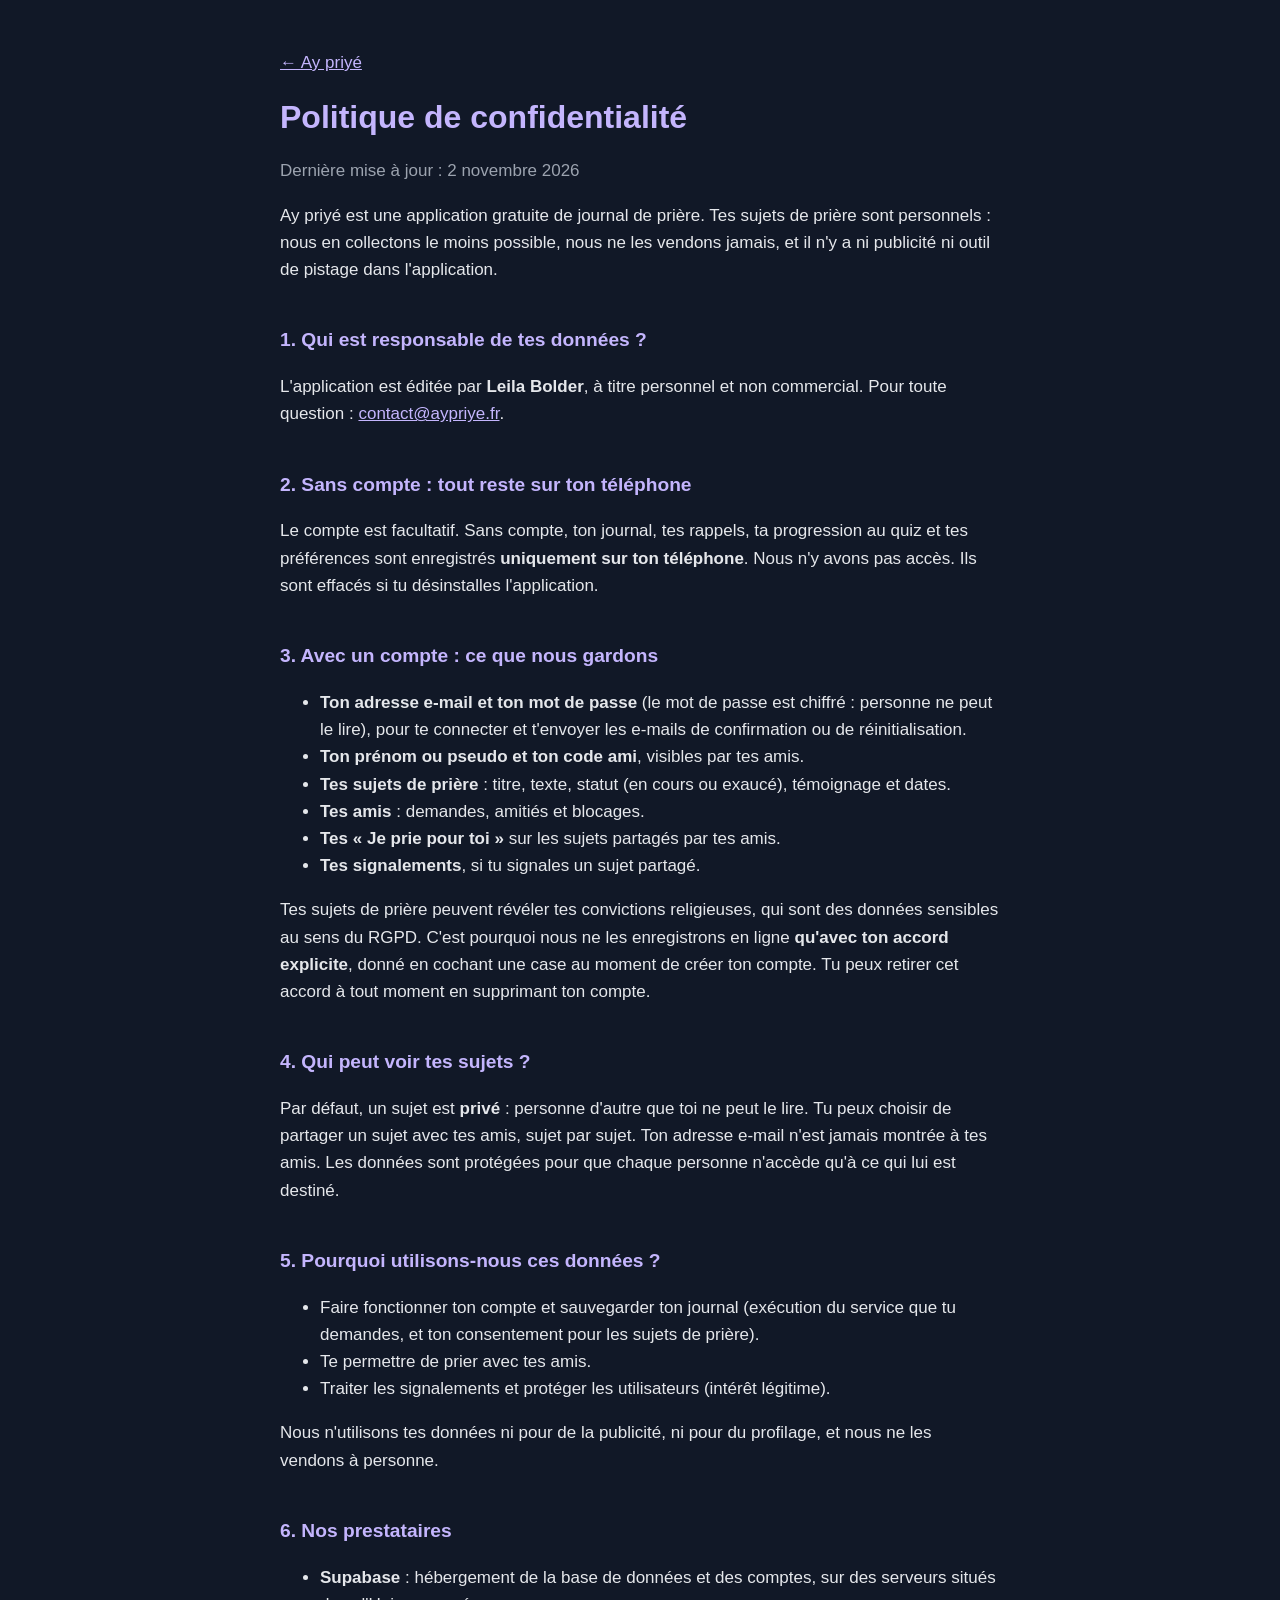
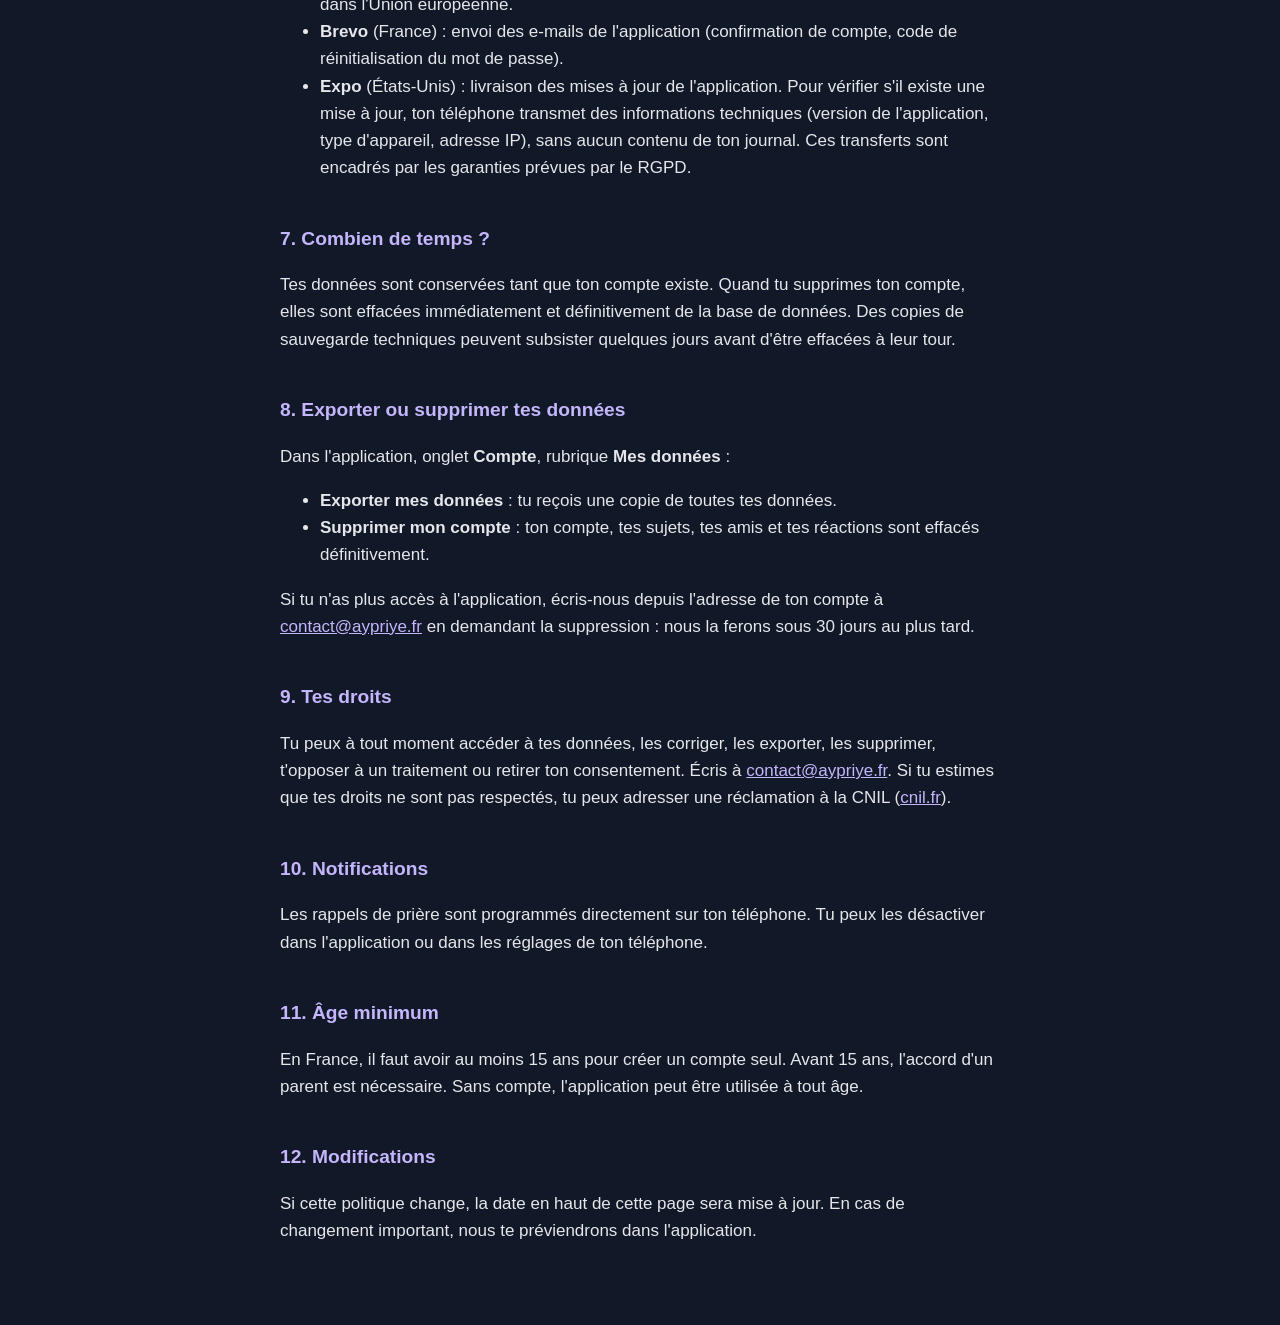
==== index.html @ be37ba9d "Add files via upload" ====
<!doctype html>
<html lang="fr">
<head>
  <meta charset="utf-8">
  <meta name="viewport" content="width=device-width, initial-scale=1">
  <title>Politique de confidentialité – Ay priyé</title>
  <meta name="description" content="Quelles données l'application Ay priyé garde, pourquoi, et comment les exporter ou les supprimer.">
  <link rel="stylesheet" href="../style.css">
</head>
<body>
  <main>
    <p class="back"><a href="../">← Ay priyé</a></p>
    <h1>Politique de confidentialité</h1>
    <p class="muted">Dernière mise à jour : 2 novembre 2026</p>

    <p>Ay priyé est une application gratuite de journal de prière. Tes sujets de prière sont
      personnels : nous en collectons le moins possible, nous ne les vendons jamais, et il n'y a
      ni publicité ni outil de pistage dans l'application.</p>

    <h2>1. Qui est responsable de tes données ?</h2>
    <p>L'application est éditée par <strong>Leila Bolder</strong>, à titre personnel et non
      commercial. Pour toute question : <a href="mailto:contact@aypriye.fr">contact@aypriye.fr</a>.</p>

    <h2>2. Sans compte : tout reste sur ton téléphone</h2>
    <p>Le compte est facultatif. Sans compte, ton journal, tes rappels, ta progression au quiz et
      tes préférences sont enregistrés <strong>uniquement sur ton téléphone</strong>. Nous n'y avons
      pas accès. Ils sont effacés si tu désinstalles l'application.</p>

    <h2>3. Avec un compte : ce que nous gardons</h2>
    <ul>
      <li><strong>Ton adresse e-mail et ton mot de passe</strong> (le mot de passe est chiffré : personne
        ne peut le lire), pour te connecter et t'envoyer les e-mails de confirmation ou de
        réinitialisation.</li>
      <li><strong>Ton prénom ou pseudo et ton code ami</strong>, visibles par tes amis.</li>
      <li><strong>Tes sujets de prière</strong> : titre, texte, statut (en cours ou exaucé), témoignage
        et dates.</li>
      <li><strong>Tes amis</strong> : demandes, amitiés et blocages.</li>
      <li><strong>Tes « Je prie pour toi »</strong> sur les sujets partagés par tes amis.</li>
      <li><strong>Tes signalements</strong>, si tu signales un sujet partagé.</li>
    </ul>
    <p>Tes sujets de prière peuvent révéler tes convictions religieuses, qui sont des données
      sensibles au sens du RGPD. C'est pourquoi nous ne les enregistrons en ligne
      <strong>qu'avec ton accord explicite</strong>, donné en cochant une case au moment de créer ton
      compte. Tu peux retirer cet accord à tout moment en supprimant ton compte.</p>

    <h2>4. Qui peut voir tes sujets ?</h2>
    <p>Par défaut, un sujet est <strong>privé</strong> : personne d'autre que toi ne peut le lire. Tu peux
      choisir de partager un sujet avec tes amis, sujet par sujet. Ton adresse e-mail n'est jamais
      montrée à tes amis. Les données sont protégées pour que chaque personne n'accède qu'à ce qui
      lui est destiné.</p>

    <h2>5. Pourquoi utilisons-nous ces données ?</h2>
    <ul>
      <li>Faire fonctionner ton compte et sauvegarder ton journal (exécution du service que tu
        demandes, et ton consentement pour les sujets de prière).</li>
      <li>Te permettre de prier avec tes amis.</li>
      <li>Traiter les signalements et protéger les utilisateurs (intérêt légitime).</li>
    </ul>
    <p>Nous n'utilisons tes données ni pour de la publicité, ni pour du profilage, et nous ne les
      vendons à personne.</p>

    <h2>6. Nos prestataires</h2>
    <ul>
      <li><strong>Supabase</strong> : hébergement de la base de données et des comptes, sur des
        serveurs situés dans l'Union européenne.</li>
      <li><strong>Brevo</strong> (France) : envoi des e-mails de l'application (confirmation de
        compte, code de réinitialisation du mot de passe).</li>
      <li><strong>Expo</strong> (États-Unis) : livraison des mises à jour de l'application. Pour
        vérifier s'il existe une mise à jour, ton téléphone transmet des informations techniques
        (version de l'application, type d'appareil, adresse IP), sans aucun contenu de ton journal.
        Ces transferts sont encadrés par les garanties prévues par le RGPD.</li>
    </ul>

    <h2>7. Combien de temps ?</h2>
    <p>Tes données sont conservées tant que ton compte existe. Quand tu supprimes ton compte, elles
      sont effacées immédiatement et définitivement de la base de données. Des copies de sauvegarde
      techniques peuvent subsister quelques jours avant d'être effacées à leur tour.</p>

    <h2 id="suppression">8. Exporter ou supprimer tes données</h2>
    <p>Dans l'application, onglet <strong>Compte</strong>, rubrique <strong>Mes données</strong> :</p>
    <ul>
      <li><strong>Exporter mes données</strong> : tu reçois une copie de toutes tes données.</li>
      <li><strong>Supprimer mon compte</strong> : ton compte, tes sujets, tes amis et tes réactions
        sont effacés définitivement.</li>
    </ul>
    <p>Si tu n'as plus accès à l'application, écris-nous depuis l'adresse de ton compte à
      <a href="mailto:contact@aypriye.fr?subject=Suppression%20de%20mon%20compte">contact@aypriye.fr</a>
      en demandant la suppression : nous la ferons sous 30 jours au plus tard.</p>

    <h2>9. Tes droits</h2>
    <p>Tu peux à tout moment accéder à tes données, les corriger, les exporter, les supprimer,
      t'opposer à un traitement ou retirer ton consentement. Écris à
      <a href="mailto:contact@aypriye.fr">contact@aypriye.fr</a>. Si tu estimes que tes droits ne
      sont pas respectés, tu peux adresser une réclamation à la CNIL
      (<a href="https://www.cnil.fr">cnil.fr</a>).</p>

    <h2>10. Notifications</h2>
    <p>Les rappels de prière sont programmés directement sur ton téléphone. Tu peux les désactiver
      dans l'application ou dans les réglages de ton téléphone.</p>

    <h2>11. Âge minimum</h2>
    <p>En France, il faut avoir au moins 15 ans pour créer un compte seul. Avant 15 ans, l'accord
      d'un parent est nécessaire. Sans compte, l'application peut être utilisée à tout âge.</p>

    <h2>12. Modifications</h2>
    <p>Si cette politique change, la date en haut de cette page sera mise à jour. En cas de
      changement important, nous te préviendrons dans l'application.</p>
  </main>
</body>
</html>
---- style.css ----
/* Mêmes couleurs que l'application (thème Nuit violet). */
:root {
  --background: #111827;
  --card: #1F2937;
  --text: #E5E7EB;
  --muted: #9CA3AF;
  --accent: #C4B5FD;
}

body {
  margin: 0;
  background: var(--background);
  color: var(--text);
  font-family: -apple-system, BlinkMacSystemFont, "Segoe UI", Roboto, sans-serif;
  font-size: 17px;
  line-height: 1.6;
}

main {
  max-width: 720px;
  margin: 0 auto;
  padding: 32px 16px 64px;
}

h1 {
  color: var(--accent);
  font-size: 2rem;
  line-height: 1.2;
}

h2 {
  color: var(--accent);
  font-size: 1.2rem;
  margin-top: 2.2em;
}

a {
  color: var(--accent);
}

.muted,
.back {
  color: var(--muted);
}

.home {
  text-align: center;
  padding-top: 18vh;
}

.home h1 {
  font-size: 3rem;
  margin-bottom: 0;
}

.lead {
  font-size: 1.3rem;
  margin-top: 4px;
}

nav {
  display: flex;
  justify-content: center;
  flex-wrap: wrap;
  gap: 24px;
  margin-top: 40px;
}
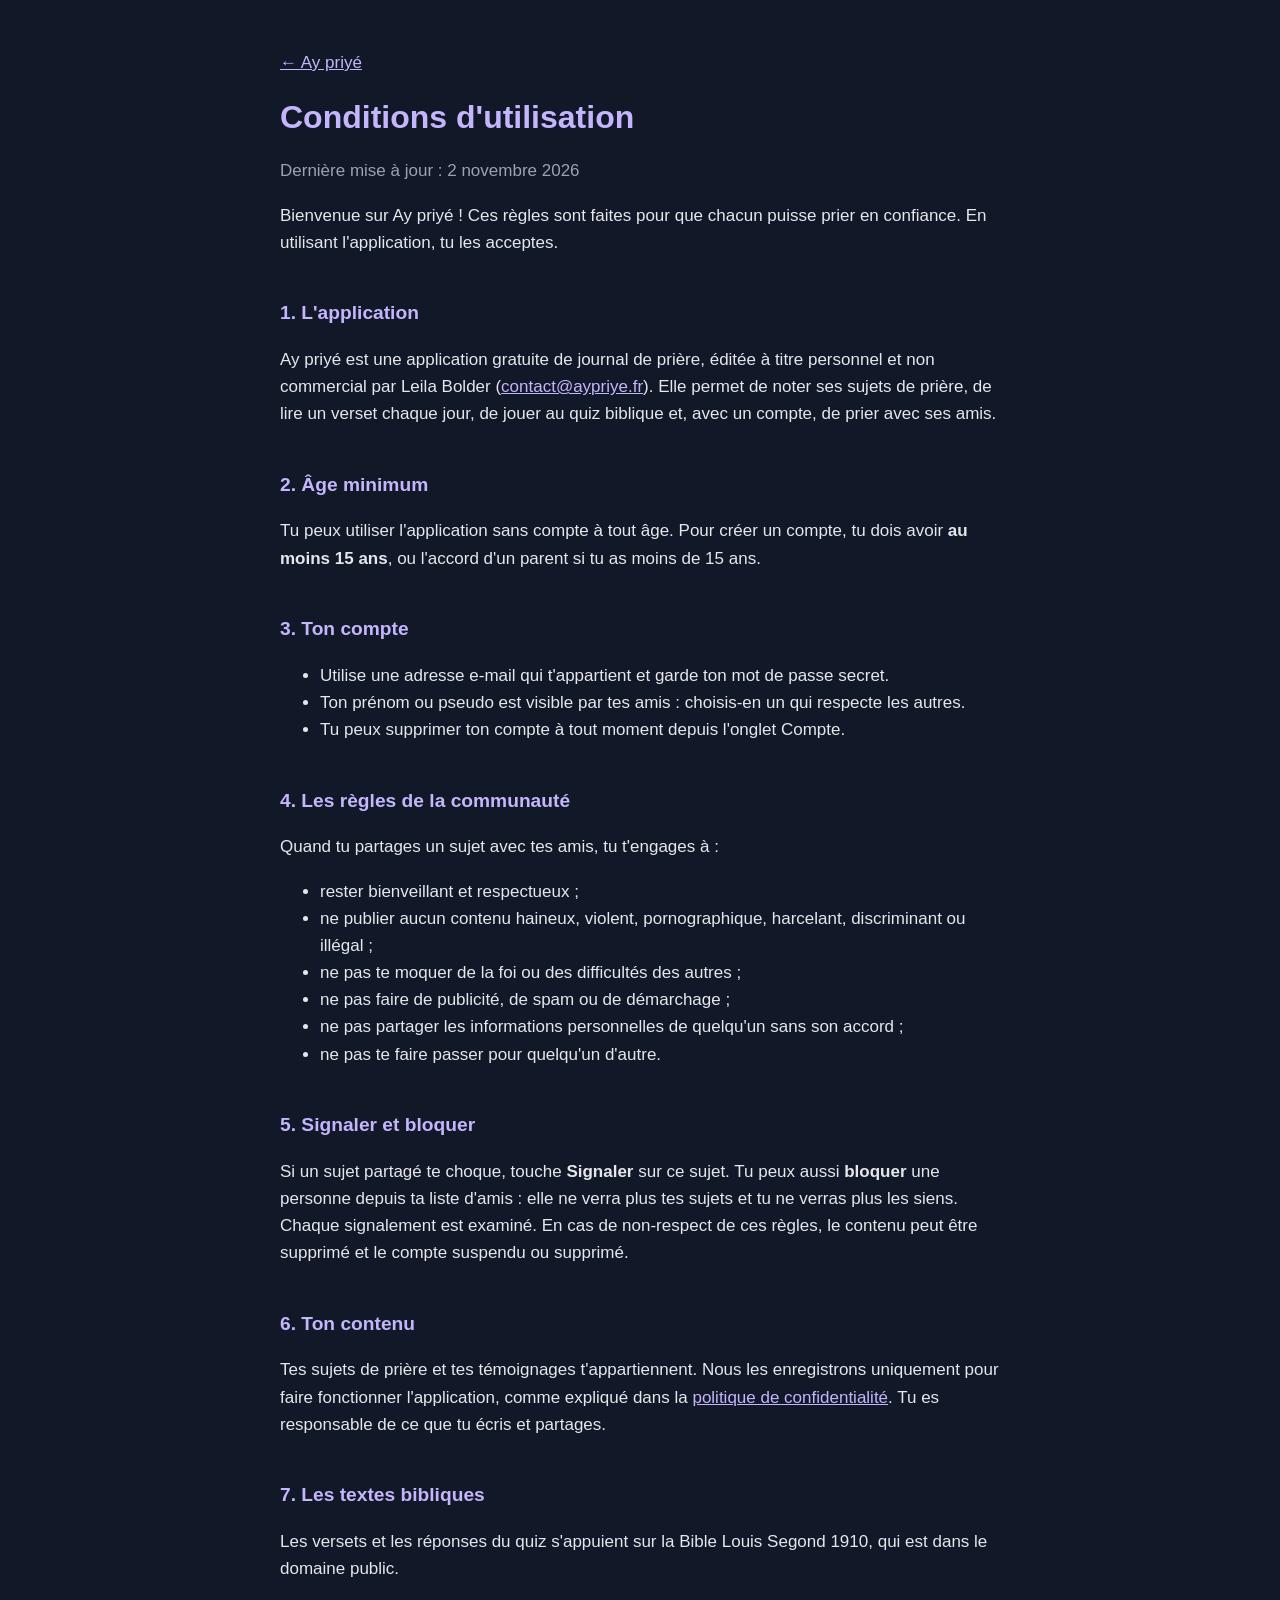
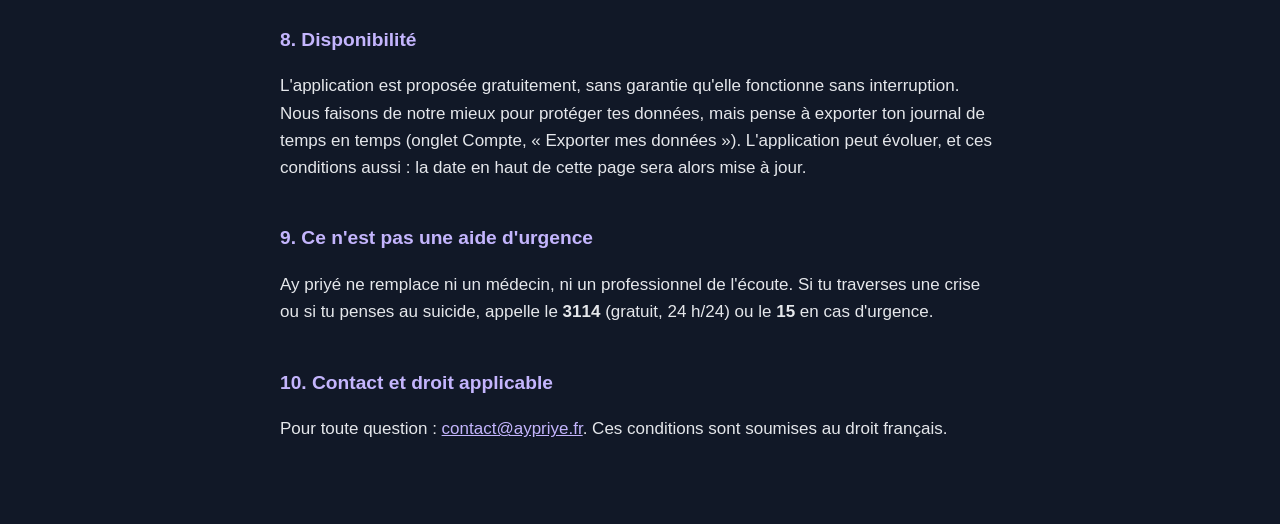
==== commit 7608e151: "Add files via upload" ====
--- a/index.html
+++ b/index.html
@@ -3,108 +3,78 @@
 <head>
   <meta charset="utf-8">
   <meta name="viewport" content="width=device-width, initial-scale=1">
-  <title>Politique de confidentialité – Ay priyé</title>
-  <meta name="description" content="Quelles données l'application Ay priyé garde, pourquoi, et comment les exporter ou les supprimer.">
+  <title>Conditions d'utilisation – Ay priyé</title>
+  <meta name="description" content="Les règles d'utilisation de l'application Ay priyé.">
   <link rel="stylesheet" href="../style.css">
 </head>
 <body>
   <main>
     <p class="back"><a href="../">← Ay priyé</a></p>
-    <h1>Politique de confidentialité</h1>
+    <h1>Conditions d'utilisation</h1>
     <p class="muted">Dernière mise à jour : 2 novembre 2026</p>
 
-    <p>Ay priyé est une application gratuite de journal de prière. Tes sujets de prière sont
-      personnels : nous en collectons le moins possible, nous ne les vendons jamais, et il n'y a
-      ni publicité ni outil de pistage dans l'application.</p>
+    <p>Bienvenue sur Ay priyé ! Ces règles sont faites pour que chacun puisse prier en confiance.
+      En utilisant l'application, tu les acceptes.</p>
 
-    <h2>1. Qui est responsable de tes données ?</h2>
-    <p>L'application est éditée par <strong>Leila Bolder</strong>, à titre personnel et non
-      commercial. Pour toute question : <a href="mailto:contact@aypriye.fr">contact@aypriye.fr</a>.</p>
+    <h2>1. L'application</h2>
+    <p>Ay priyé est une application gratuite de journal de prière, éditée à titre personnel et
+      non commercial par Leila Bolder (<a href="mailto:contact@aypriye.fr">contact@aypriye.fr</a>).
+      Elle permet de noter ses sujets de prière, de lire un verset chaque jour, de jouer au quiz
+      biblique et, avec un compte, de prier avec ses amis.</p>
 
-    <h2>2. Sans compte : tout reste sur ton téléphone</h2>
-    <p>Le compte est facultatif. Sans compte, ton journal, tes rappels, ta progression au quiz et
-      tes préférences sont enregistrés <strong>uniquement sur ton téléphone</strong>. Nous n'y avons
-      pas accès. Ils sont effacés si tu désinstalles l'application.</p>
+    <h2>2. Âge minimum</h2>
+    <p>Tu peux utiliser l'application sans compte à tout âge. Pour créer un compte, tu dois avoir
+      <strong>au moins 15 ans</strong>, ou l'accord d'un parent si tu as moins de 15 ans.</p>
 
-    <h2>3. Avec un compte : ce que nous gardons</h2>
+    <h2>3. Ton compte</h2>
     <ul>
-      <li><strong>Ton adresse e-mail et ton mot de passe</strong> (le mot de passe est chiffré : personne
-        ne peut le lire), pour te connecter et t'envoyer les e-mails de confirmation ou de
-        réinitialisation.</li>
-      <li><strong>Ton prénom ou pseudo et ton code ami</strong>, visibles par tes amis.</li>
-      <li><strong>Tes sujets de prière</strong> : titre, texte, statut (en cours ou exaucé), témoignage
-        et dates.</li>
-      <li><strong>Tes amis</strong> : demandes, amitiés et blocages.</li>
-      <li><strong>Tes « Je prie pour toi »</strong> sur les sujets partagés par tes amis.</li>
-      <li><strong>Tes signalements</strong>, si tu signales un sujet partagé.</li>
-    </ul>
-    <p>Tes sujets de prière peuvent révéler tes convictions religieuses, qui sont des données
-      sensibles au sens du RGPD. C'est pourquoi nous ne les enregistrons en ligne
-      <strong>qu'avec ton accord explicite</strong>, donné en cochant une case au moment de créer ton
-      compte. Tu peux retirer cet accord à tout moment en supprimant ton compte.</p>
-
-    <h2>4. Qui peut voir tes sujets ?</h2>
-    <p>Par défaut, un sujet est <strong>privé</strong> : personne d'autre que toi ne peut le lire. Tu peux
-      choisir de partager un sujet avec tes amis, sujet par sujet. Ton adresse e-mail n'est jamais
-      montrée à tes amis. Les données sont protégées pour que chaque personne n'accède qu'à ce qui
-      lui est destiné.</p>
-
-    <h2>5. Pourquoi utilisons-nous ces données ?</h2>
-    <ul>
-      <li>Faire fonctionner ton compte et sauvegarder ton journal (exécution du service que tu
-        demandes, et ton consentement pour les sujets de prière).</li>
-      <li>Te permettre de prier avec tes amis.</li>
-      <li>Traiter les signalements et protéger les utilisateurs (intérêt légitime).</li>
-    </ul>
-    <p>Nous n'utilisons tes données ni pour de la publicité, ni pour du profilage, et nous ne les
-      vendons à personne.</p>
-
-    <h2>6. Nos prestataires</h2>
-    <ul>
-      <li><strong>Supabase</strong> : hébergement de la base de données et des comptes, sur des
-        serveurs situés dans l'Union européenne.</li>
-      <li><strong>Brevo</strong> (France) : envoi des e-mails de l'application (confirmation de
-        compte, code de réinitialisation du mot de passe).</li>
-      <li><strong>Expo</strong> (États-Unis) : livraison des mises à jour de l'application. Pour
-        vérifier s'il existe une mise à jour, ton téléphone transmet des informations techniques
-        (version de l'application, type d'appareil, adresse IP), sans aucun contenu de ton journal.
-        Ces transferts sont encadrés par les garanties prévues par le RGPD.</li>
+      <li>Utilise une adresse e-mail qui t'appartient et garde ton mot de passe secret.</li>
+      <li>Ton prénom ou pseudo est visible par tes amis : choisis-en un qui respecte les autres.</li>
+      <li>Tu peux supprimer ton compte à tout moment depuis l'onglet Compte.</li>
     </ul>
 
-    <h2>7. Combien de temps ?</h2>
-    <p>Tes données sont conservées tant que ton compte existe. Quand tu supprimes ton compte, elles
-      sont effacées immédiatement et définitivement de la base de données. Des copies de sauvegarde
-      techniques peuvent subsister quelques jours avant d'être effacées à leur tour.</p>
+    <h2>4. Les règles de la communauté</h2>
+    <p>Quand tu partages un sujet avec tes amis, tu t'engages à :</p>
+    <ul>
+      <li>rester bienveillant et respectueux ;</li>
+      <li>ne publier aucun contenu haineux, violent, pornographique, harcelant, discriminant ou
+        illégal ;</li>
+      <li>ne pas te moquer de la foi ou des difficultés des autres ;</li>
+      <li>ne pas faire de publicité, de spam ou de démarchage ;</li>
+      <li>ne pas partager les informations personnelles de quelqu'un sans son accord ;</li>
+      <li>ne pas te faire passer pour quelqu'un d'autre.</li>
+    </ul>
 
-    <h2 id="suppression">8. Exporter ou supprimer tes données</h2>
-    <p>Dans l'application, onglet <strong>Compte</strong>, rubrique <strong>Mes données</strong> :</p>
-    <ul>
-      <li><strong>Exporter mes données</strong> : tu reçois une copie de toutes tes données.</li>
-      <li><strong>Supprimer mon compte</strong> : ton compte, tes sujets, tes amis et tes réactions
-        sont effacés définitivement.</li>
-    </ul>
-    <p>Si tu n'as plus accès à l'application, écris-nous depuis l'adresse de ton compte à
-      <a href="mailto:contact@aypriye.fr?subject=Suppression%20de%20mon%20compte">contact@aypriye.fr</a>
-      en demandant la suppression : nous la ferons sous 30 jours au plus tard.</p>
+    <h2>5. Signaler et bloquer</h2>
+    <p>Si un sujet partagé te choque, touche <strong>Signaler</strong> sur ce sujet. Tu peux aussi
+      <strong>bloquer</strong> une personne depuis ta liste d'amis : elle ne verra plus tes sujets
+      et tu ne verras plus les siens. Chaque signalement est examiné. En cas de non-respect de ces
+      règles, le contenu peut être supprimé et le compte suspendu ou supprimé.</p>
 
-    <h2>9. Tes droits</h2>
-    <p>Tu peux à tout moment accéder à tes données, les corriger, les exporter, les supprimer,
-      t'opposer à un traitement ou retirer ton consentement. Écris à
-      <a href="mailto:contact@aypriye.fr">contact@aypriye.fr</a>. Si tu estimes que tes droits ne
-      sont pas respectés, tu peux adresser une réclamation à la CNIL
-      (<a href="https://www.cnil.fr">cnil.fr</a>).</p>
+    <h2>6. Ton contenu</h2>
+    <p>Tes sujets de prière et tes témoignages t'appartiennent. Nous les enregistrons uniquement
+      pour faire fonctionner l'application, comme expliqué dans la
+      <a href="../confidentialite/">politique de confidentialité</a>. Tu es responsable de ce que tu
+      écris et partages.</p>
 
-    <h2>10. Notifications</h2>
-    <p>Les rappels de prière sont programmés directement sur ton téléphone. Tu peux les désactiver
-      dans l'application ou dans les réglages de ton téléphone.</p>
+    <h2>7. Les textes bibliques</h2>
+    <p>Les versets et les réponses du quiz s'appuient sur la Bible Louis Segond 1910, qui est dans
+      le domaine public.</p>
 
-    <h2>11. Âge minimum</h2>
-    <p>En France, il faut avoir au moins 15 ans pour créer un compte seul. Avant 15 ans, l'accord
-      d'un parent est nécessaire. Sans compte, l'application peut être utilisée à tout âge.</p>
+    <h2>8. Disponibilité</h2>
+    <p>L'application est proposée gratuitement, sans garantie qu'elle fonctionne sans
+      interruption. Nous faisons de notre mieux pour protéger tes données, mais pense à exporter
+      ton journal de temps en temps (onglet Compte, « Exporter mes données »). L'application peut
+      évoluer, et ces conditions aussi : la date en haut de cette page sera alors mise à jour.</p>
 
-    <h2>12. Modifications</h2>
-    <p>Si cette politique change, la date en haut de cette page sera mise à jour. En cas de
-      changement important, nous te préviendrons dans l'application.</p>
+    <h2>9. Ce n'est pas une aide d'urgence</h2>
+    <p>Ay priyé ne remplace ni un médecin, ni un professionnel de l'écoute. Si tu traverses une
+      crise ou si tu penses au suicide, appelle le <strong>3114</strong> (gratuit, 24 h/24) ou le
+      <strong>15</strong> en cas d'urgence.</p>
+
+    <h2>10. Contact et droit applicable</h2>
+    <p>Pour toute question : <a href="mailto:contact@aypriye.fr">contact@aypriye.fr</a>. Ces
+      conditions sont soumises au droit français.</p>
   </main>
 </body>
 </html>
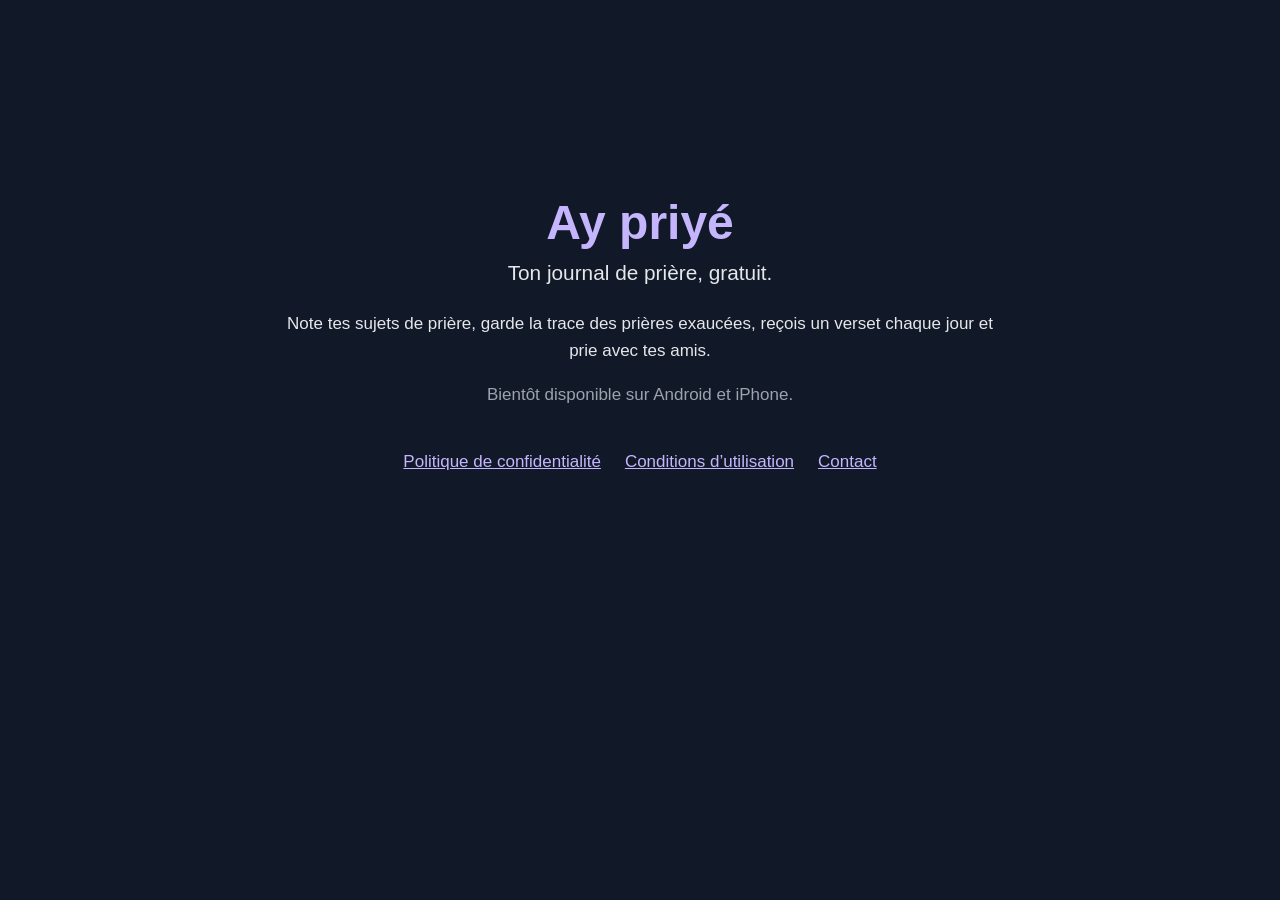
==== commit c19605c5: "Add files via upload" ====
--- a/index.html
+++ b/index.html
@@ -2,79 +2,27 @@
 <html lang="fr">
 <head>
   <meta charset="utf-8">
+  <!-- Sécurité : la page ne charge que ses propres fichiers, n'exécute aucun script,
+       et ne transmet pas l'adresse complète aux sites vers lesquels elle renvoie. -->
+  <meta http-equiv="Content-Security-Policy" content="default-src 'none'; style-src 'self'; img-src 'self'; base-uri 'none'; form-action 'none'; upgrade-insecure-requests">
+  <meta name="referrer" content="strict-origin-when-cross-origin">
   <meta name="viewport" content="width=device-width, initial-scale=1">
-  <title>Conditions d'utilisation – Ay priyé</title>
-  <meta name="description" content="Les règles d'utilisation de l'application Ay priyé.">
-  <link rel="stylesheet" href="../style.css">
+  <title>Ay priyé – journal de prière</title>
+  <meta name="description" content="Ay priyé : un journal de prière gratuit pour noter tes sujets, voir les prières exaucées et prier avec tes amis.">
+  <link rel="stylesheet" href="style.css">
 </head>
 <body>
-  <main>
-    <p class="back"><a href="../">← Ay priyé</a></p>
-    <h1>Conditions d'utilisation</h1>
-    <p class="muted">Dernière mise à jour : 2 novembre 2026</p>
-
-    <p>Bienvenue sur Ay priyé ! Ces règles sont faites pour que chacun puisse prier en confiance.
-      En utilisant l'application, tu les acceptes.</p>
-
-    <h2>1. L'application</h2>
-    <p>Ay priyé est une application gratuite de journal de prière, éditée à titre personnel et
-      non commercial par Leila Bolder (<a href="mailto:contact@aypriye.fr">contact@aypriye.fr</a>).
-      Elle permet de noter ses sujets de prière, de lire un verset chaque jour, de jouer au quiz
-      biblique et, avec un compte, de prier avec ses amis.</p>
-
-    <h2>2. Âge minimum</h2>
-    <p>Tu peux utiliser l'application sans compte à tout âge. Pour créer un compte, tu dois avoir
-      <strong>au moins 15 ans</strong>, ou l'accord d'un parent si tu as moins de 15 ans.</p>
-
-    <h2>3. Ton compte</h2>
-    <ul>
-      <li>Utilise une adresse e-mail qui t'appartient et garde ton mot de passe secret.</li>
-      <li>Ton prénom ou pseudo est visible par tes amis : choisis-en un qui respecte les autres.</li>
-      <li>Tu peux supprimer ton compte à tout moment depuis l'onglet Compte.</li>
-    </ul>
-
-    <h2>4. Les règles de la communauté</h2>
-    <p>Quand tu partages un sujet avec tes amis, tu t'engages à :</p>
-    <ul>
-      <li>rester bienveillant et respectueux ;</li>
-      <li>ne publier aucun contenu haineux, violent, pornographique, harcelant, discriminant ou
-        illégal ;</li>
-      <li>ne pas te moquer de la foi ou des difficultés des autres ;</li>
-      <li>ne pas faire de publicité, de spam ou de démarchage ;</li>
-      <li>ne pas partager les informations personnelles de quelqu'un sans son accord ;</li>
-      <li>ne pas te faire passer pour quelqu'un d'autre.</li>
-    </ul>
-
-    <h2>5. Signaler et bloquer</h2>
-    <p>Si un sujet partagé te choque, touche <strong>Signaler</strong> sur ce sujet. Tu peux aussi
-      <strong>bloquer</strong> une personne depuis ta liste d'amis : elle ne verra plus tes sujets
-      et tu ne verras plus les siens. Chaque signalement est examiné. En cas de non-respect de ces
-      règles, le contenu peut être supprimé et le compte suspendu ou supprimé.</p>
-
-    <h2>6. Ton contenu</h2>
-    <p>Tes sujets de prière et tes témoignages t'appartiennent. Nous les enregistrons uniquement
-      pour faire fonctionner l'application, comme expliqué dans la
-      <a href="../confidentialite/">politique de confidentialité</a>. Tu es responsable de ce que tu
-      écris et partages.</p>
-
-    <h2>7. Les textes bibliques</h2>
-    <p>Les versets et les réponses du quiz s'appuient sur la Bible Louis Segond 1910, qui est dans
-      le domaine public.</p>
-
-    <h2>8. Disponibilité</h2>
-    <p>L'application est proposée gratuitement, sans garantie qu'elle fonctionne sans
-      interruption. Nous faisons de notre mieux pour protéger tes données, mais pense à exporter
-      ton journal de temps en temps (onglet Compte, « Exporter mes données »). L'application peut
-      évoluer, et ces conditions aussi : la date en haut de cette page sera alors mise à jour.</p>
-
-    <h2>9. Ce n'est pas une aide d'urgence</h2>
-    <p>Ay priyé ne remplace ni un médecin, ni un professionnel de l'écoute. Si tu traverses une
-      crise ou si tu penses au suicide, appelle le <strong>3114</strong> (gratuit, 24 h/24) ou le
-      <strong>15</strong> en cas d'urgence.</p>
-
-    <h2>10. Contact et droit applicable</h2>
-    <p>Pour toute question : <a href="mailto:contact@aypriye.fr">contact@aypriye.fr</a>. Ces
-      conditions sont soumises au droit français.</p>
+  <main class="home">
+    <h1>Ay priyé</h1>
+    <p class="lead">Ton journal de prière, gratuit.</p>
+    <p>Note tes sujets de prière, garde la trace des prières exaucées, reçois un verset chaque jour
+      et prie avec tes amis.</p>
+    <p class="muted">Bientôt disponible sur Android et iPhone.</p>
+    <nav>
+      <a href="confidentialite/">Politique de confidentialité</a>
+      <a href="conditions/">Conditions d’utilisation</a>
+      <a href="mailto:contact@aypriye.fr">Contact</a>
+    </nav>
   </main>
 </body>
 </html>
